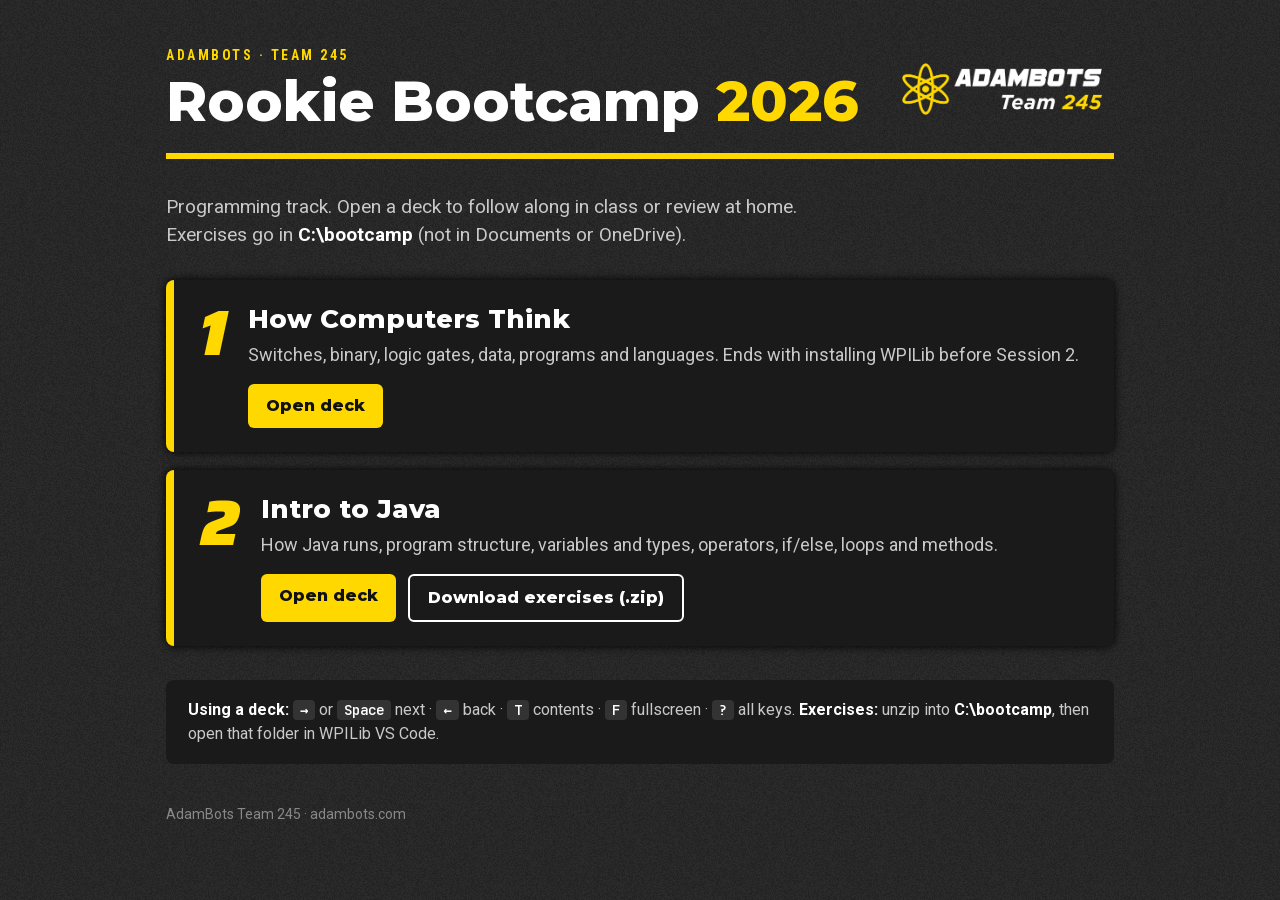
==== 2026/index.html @ c41c53a2 "Add 2026 Rookie Bootcamp: Session 1 and 2 decks, exercises zip, landing pages" ====
<!doctype html>
<html lang="en"><head><meta charset="utf-8"><meta name="viewport" content="width=device-width, initial-scale=1">
<title>Rookie Bootcamp 2026</title>
<link rel="stylesheet" href="../brand/fonts/fonts.css">
<style>
:root{--gold:#FFD800;--charcoal:#252525;--night:#1A1A1A;--ink:#111;--fog:#C9C9C9}
*{box-sizing:border-box}
body{margin:0;min-height:100vh;background:var(--charcoal) url('../brand/assets/texture_noise.png');color:#fff;font:400 18px/1.5 'Roboto','Helvetica Neue',Arial,sans-serif;-webkit-font-smoothing:antialiased}
.wrap{max-width:980px;margin:0 auto;padding:48px 16px 64px}
header{display:flex;align-items:center;justify-content:space-between;gap:20px;flex-wrap:wrap;border-bottom:6px solid var(--gold);padding-bottom:22px;margin-bottom:34px}
header img{height:64px}
.eyebrow{font:700 14px/1 'Roboto Condensed','Roboto',sans-serif;letter-spacing:.18em;text-transform:uppercase;color:var(--gold)}
h1{font:800 clamp(34px,6vw,56px)/1.05 'Montserrat',sans-serif;margin:10px 0 0}
h1 span{color:var(--gold)}
p.lead{color:var(--fog);font-size:19px;margin:12px 0 0;max-width:680px}
.cards{display:grid;gap:18px;margin-top:30px}
.card{background:var(--night);border-radius:8px;box-shadow:0 0 10px #000;padding:24px 26px;display:grid;grid-template-columns:auto 1fr;gap:6px 22px;align-items:start;border-left:8px solid var(--gold)}
.num{grid-row:span 3;font:italic 900 64px/.9 'Saira','Montserrat',sans-serif;color:var(--gold)}
.card h2{margin:0;font:800 26px/1.2 'Montserrat',sans-serif}
.card p{margin:0;color:var(--fog)}
.btns{display:flex;flex-wrap:wrap;gap:12px;margin-top:10px}
a.btn{display:inline-block;text-decoration:none;font:800 16px/1 'Montserrat',sans-serif;padding:14px 18px;border-radius:6px;background:var(--gold);color:var(--ink)}
a.btn.ghost{background:transparent;color:#fff;border:2px solid #fff}
a.btn:hover{filter:brightness(1.08)}
.tip{margin-top:34px;background:var(--night);border-radius:8px;padding:18px 22px;color:var(--fog);font-size:16px}
.tip b{color:#fff} kbd{background:#333;border-radius:4px;padding:1px 7px;font:600 14px/1.4 'JetBrains Mono',monospace;color:#fff}
footer{margin-top:40px;color:#888;font-size:14px}
@media (max-width:560px){.card{grid-template-columns:1fr}.num{grid-row:auto}}
</style></head><body><div class="wrap">
<header><div><div class="eyebrow">AdamBots · Team 245</div><h1>Rookie Bootcamp <span>2026</span></h1></div><img src="../brand/assets/logo_darkBG_medium.png" alt="AdamBots Team 245"></header>
<p class="lead">Programming track. Open a deck to follow along in class or review at home. Exercises go in <b style="color:#fff">C:\bootcamp</b> (not in Documents or OneDrive).</p>
<div class="cards">
  <div class="card"><div class="num">1</div><h2>How Computers Think</h2><p>Switches, binary, logic gates, data, programs and languages. Ends with installing WPILib before Session 2.</p><div class="btns"><a class="btn" href="01-how-computers-think/">Open deck</a></div></div>
  <div class="card"><div class="num">2</div><h2>Intro to Java</h2><p>How Java runs, program structure, variables and types, operators, if/else, loops and methods.</p><div class="btns"><a class="btn" href="02-intro-to-java/">Open deck</a><a class="btn ghost" href="02-intro-to-java/session2-exercises.zip" download>Download exercises (.zip)</a></div></div>
</div>
<div class="tip"><b>Using a deck:</b> <kbd>→</kbd> or <kbd>Space</kbd> next · <kbd>←</kbd> back · <kbd>T</kbd> contents · <kbd>F</kbd> fullscreen · <kbd>?</kbd> all keys. <b>Exercises:</b> unzip into <b>C:\bootcamp</b>, then open that folder in WPILib VS Code.</div>
<footer>AdamBots Team 245 · adambots.com</footer>
</div></body></html>
---- brand/fonts/fonts.css ----
/* AdamBots deck fonts, served locally (SIL Open Font License). Generated from Google Fonts. */
/* JetBrains Mono latin-ext */
@font-face {
  font-family: 'JetBrains Mono';
  font-style: normal;
  font-weight: 400;
  font-display: swap;
  src: url(tDbv2o-flEEny0FZhsfKu5WU4zr3E_BX0PnT8RD8yKwBNntkaToggR7BYRbKPx7cwgknk-6nFg.woff2) format('woff2');
  unicode-range: U+0100-02BA, U+02BD-02C5, U+02C7-02CC, U+02CE-02D7, U+02DD-02FF, U+0304, U+0308, U+0329, U+1D00-1DBF, U+1E00-1E9F, U+1EF2-1EFF, U+2020, U+20A0-20AB, U+20AD-20C4, U+2113, U+2C60-2C7F, U+A720-A7FF;
}
/* JetBrains Mono latin */
@font-face {
  font-family: 'JetBrains Mono';
  font-style: normal;
  font-weight: 400;
  font-display: swap;
  src: url(tDbv2o-flEEny0FZhsfKu5WU4zr3E_BX0PnT8RD8yKwBNntkaToggR7BYRbKPxDcwgknk-4.woff2) format('woff2');
  unicode-range: U+0000-00FF, U+0131, U+0152-0153, U+02BB-02BC, U+02C6, U+02DA, U+02DC, U+0304, U+0308, U+0329, U+2000-206F, U+20AC, U+2122, U+2191, U+2193, U+2212, U+2215, U+FEFF, U+FFFD;
}
/* JetBrains Mono latin-ext */
@font-face {
  font-family: 'JetBrains Mono';
  font-style: normal;
  font-weight: 500;
  font-display: swap;
  src: url(tDbv2o-flEEny0FZhsfKu5WU4zr3E_BX0PnT8RD8yKwBNntkaToggR7BYRbKPx7cwgknk-6nFg.woff2) format('woff2');
  unicode-range: U+0100-02BA, U+02BD-02C5, U+02C7-02CC, U+02CE-02D7, U+02DD-02FF, U+0304, U+0308, U+0329, U+1D00-1DBF, U+1E00-1E9F, U+1EF2-1EFF, U+2020, U+20A0-20AB, U+20AD-20C4, U+2113, U+2C60-2C7F, U+A720-A7FF;
}
/* JetBrains Mono latin */
@font-face {
  font-family: 'JetBrains Mono';
  font-style: normal;
  font-weight: 500;
  font-display: swap;
  src: url(tDbv2o-flEEny0FZhsfKu5WU4zr3E_BX0PnT8RD8yKwBNntkaToggR7BYRbKPxDcwgknk-4.woff2) format('woff2');
  unicode-range: U+0000-00FF, U+0131, U+0152-0153, U+02BB-02BC, U+02C6, U+02DA, U+02DC, U+0304, U+0308, U+0329, U+2000-206F, U+20AC, U+2122, U+2191, U+2193, U+2212, U+2215, U+FEFF, U+FFFD;
}
/* JetBrains Mono latin-ext */
@font-face {
  font-family: 'JetBrains Mono';
  font-style: normal;
  font-weight: 600;
  font-display: swap;
  src: url(tDbv2o-flEEny0FZhsfKu5WU4zr3E_BX0PnT8RD8yKwBNntkaToggR7BYRbKPx7cwgknk-6nFg.woff2) format('woff2');
  unicode-range: U+0100-02BA, U+02BD-02C5, U+02C7-02CC, U+02CE-02D7, U+02DD-02FF, U+0304, U+0308, U+0329, U+1D00-1DBF, U+1E00-1E9F, U+1EF2-1EFF, U+2020, U+20A0-20AB, U+20AD-20C4, U+2113, U+2C60-2C7F, U+A720-A7FF;
}
/* JetBrains Mono latin */
@font-face {
  font-family: 'JetBrains Mono';
  font-style: normal;
  font-weight: 600;
  font-display: swap;
  src: url(tDbv2o-flEEny0FZhsfKu5WU4zr3E_BX0PnT8RD8yKwBNntkaToggR7BYRbKPxDcwgknk-4.woff2) format('woff2');
  unicode-range: U+0000-00FF, U+0131, U+0152-0153, U+02BB-02BC, U+02C6, U+02DA, U+02DC, U+0304, U+0308, U+0329, U+2000-206F, U+20AC, U+2122, U+2191, U+2193, U+2212, U+2215, U+FEFF, U+FFFD;
}
/* JetBrains Mono latin-ext */
@font-face {
  font-family: 'JetBrains Mono';
  font-style: normal;
  font-weight: 700;
  font-display: swap;
  src: url(tDbv2o-flEEny0FZhsfKu5WU4zr3E_BX0PnT8RD8yKwBNntkaToggR7BYRbKPx7cwgknk-6nFg.woff2) format('woff2');
  unicode-range: U+0100-02BA, U+02BD-02C5, U+02C7-02CC, U+02CE-02D7, U+02DD-02FF, U+0304, U+0308, U+0329, U+1D00-1DBF, U+1E00-1E9F, U+1EF2-1EFF, U+2020, U+20A0-20AB, U+20AD-20C4, U+2113, U+2C60-2C7F, U+A720-A7FF;
}
/* JetBrains Mono latin */
@font-face {
  font-family: 'JetBrains Mono';
  font-style: normal;
  font-weight: 700;
  font-display: swap;
  src: url(tDbv2o-flEEny0FZhsfKu5WU4zr3E_BX0PnT8RD8yKwBNntkaToggR7BYRbKPxDcwgknk-4.woff2) format('woff2');
  unicode-range: U+0000-00FF, U+0131, U+0152-0153, U+02BB-02BC, U+02C6, U+02DA, U+02DC, U+0304, U+0308, U+0329, U+2000-206F, U+20AC, U+2122, U+2191, U+2193, U+2212, U+2215, U+FEFF, U+FFFD;
}
/* Montserrat latin-ext */
@font-face {
  font-family: 'Montserrat';
  font-style: italic;
  font-weight: 700;
  font-display: swap;
  src: url(JTUQjIg1_i6t8kCHKm459WxRxy7m0dR9pBOi.woff2) format('woff2');
  unicode-range: U+0100-02BA, U+02BD-02C5, U+02C7-02CC, U+02CE-02D7, U+02DD-02FF, U+0304, U+0308, U+0329, U+1D00-1DBF, U+1E00-1E9F, U+1EF2-1EFF, U+2020, U+20A0-20AB, U+20AD-20C4, U+2113, U+2C60-2C7F, U+A720-A7FF;
}
/* Montserrat latin */
@font-face {
  font-family: 'Montserrat';
  font-style: italic;
  font-weight: 700;
  font-display: swap;
  src: url(JTUQjIg1_i6t8kCHKm459WxRyS7m0dR9pA.woff2) format('woff2');
  unicode-range: U+0000-00FF, U+0131, U+0152-0153, U+02BB-02BC, U+02C6, U+02DA, U+02DC, U+0304, U+0308, U+0329, U+2000-206F, U+20AC, U+2122, U+2191, U+2193, U+2212, U+2215, U+FEFF, U+FFFD;
}
/* Montserrat latin-ext */
@font-face {
  font-family: 'Montserrat';
  font-style: italic;
  font-weight: 800;
  font-display: swap;
  src: url(JTUQjIg1_i6t8kCHKm459WxRxy7m0dR9pBOi.woff2) format('woff2');
  unicode-range: U+0100-02BA, U+02BD-02C5, U+02C7-02CC, U+02CE-02D7, U+02DD-02FF, U+0304, U+0308, U+0329, U+1D00-1DBF, U+1E00-1E9F, U+1EF2-1EFF, U+2020, U+20A0-20AB, U+20AD-20C4, U+2113, U+2C60-2C7F, U+A720-A7FF;
}
/* Montserrat latin */
@font-face {
  font-family: 'Montserrat';
  font-style: italic;
  font-weight: 800;
  font-display: swap;
  src: url(JTUQjIg1_i6t8kCHKm459WxRyS7m0dR9pA.woff2) format('woff2');
  unicode-range: U+0000-00FF, U+0131, U+0152-0153, U+02BB-02BC, U+02C6, U+02DA, U+02DC, U+0304, U+0308, U+0329, U+2000-206F, U+20AC, U+2122, U+2191, U+2193, U+2212, U+2215, U+FEFF, U+FFFD;
}
/* Montserrat latin-ext */
@font-face {
  font-family: 'Montserrat';
  font-style: normal;
  font-weight: 500;
  font-display: swap;
  src: url(JTUSjIg1_i6t8kCHKm459WdhyyTh89ZNpQ.woff2) format('woff2');
  unicode-range: U+0100-02BA, U+02BD-02C5, U+02C7-02CC, U+02CE-02D7, U+02DD-02FF, U+0304, U+0308, U+0329, U+1D00-1DBF, U+1E00-1E9F, U+1EF2-1EFF, U+2020, U+20A0-20AB, U+20AD-20C4, U+2113, U+2C60-2C7F, U+A720-A7FF;
}
/* Montserrat latin */
@font-face {
  font-family: 'Montserrat';
  font-style: normal;
  font-weight: 500;
  font-display: swap;
  src: url(JTUSjIg1_i6t8kCHKm459WlhyyTh89Y.woff2) format('woff2');
  unicode-range: U+0000-00FF, U+0131, U+0152-0153, U+02BB-02BC, U+02C6, U+02DA, U+02DC, U+0304, U+0308, U+0329, U+2000-206F, U+20AC, U+2122, U+2191, U+2193, U+2212, U+2215, U+FEFF, U+FFFD;
}
/* Montserrat latin-ext */
@font-face {
  font-family: 'Montserrat';
  font-style: normal;
  font-weight: 600;
  font-display: swap;
  src: url(JTUSjIg1_i6t8kCHKm459WdhyyTh89ZNpQ.woff2) format('woff2');
  unicode-range: U+0100-02BA, U+02BD-02C5, U+02C7-02CC, U+02CE-02D7, U+02DD-02FF, U+0304, U+0308, U+0329, U+1D00-1DBF, U+1E00-1E9F, U+1EF2-1EFF, U+2020, U+20A0-20AB, U+20AD-20C4, U+2113, U+2C60-2C7F, U+A720-A7FF;
}
/* Montserrat latin */
@font-face {
  font-family: 'Montserrat';
  font-style: normal;
  font-weight: 600;
  font-display: swap;
  src: url(JTUSjIg1_i6t8kCHKm459WlhyyTh89Y.woff2) format('woff2');
  unicode-range: U+0000-00FF, U+0131, U+0152-0153, U+02BB-02BC, U+02C6, U+02DA, U+02DC, U+0304, U+0308, U+0329, U+2000-206F, U+20AC, U+2122, U+2191, U+2193, U+2212, U+2215, U+FEFF, U+FFFD;
}
/* Montserrat latin-ext */
@font-face {
  font-family: 'Montserrat';
  font-style: normal;
  font-weight: 700;
  font-display: swap;
  src: url(JTUSjIg1_i6t8kCHKm459WdhyyTh89ZNpQ.woff2) format('woff2');
  unicode-range: U+0100-02BA, U+02BD-02C5, U+02C7-02CC, U+02CE-02D7, U+02DD-02FF, U+0304, U+0308, U+0329, U+1D00-1DBF, U+1E00-1E9F, U+1EF2-1EFF, U+2020, U+20A0-20AB, U+20AD-20C4, U+2113, U+2C60-2C7F, U+A720-A7FF;
}
/* Montserrat latin */
@font-face {
  font-family: 'Montserrat';
  font-style: normal;
  font-weight: 700;
  font-display: swap;
  src: url(JTUSjIg1_i6t8kCHKm459WlhyyTh89Y.woff2) format('woff2');
  unicode-range: U+0000-00FF, U+0131, U+0152-0153, U+02BB-02BC, U+02C6, U+02DA, U+02DC, U+0304, U+0308, U+0329, U+2000-206F, U+20AC, U+2122, U+2191, U+2193, U+2212, U+2215, U+FEFF, U+FFFD;
}
/* Montserrat latin-ext */
@font-face {
  font-family: 'Montserrat';
  font-style: normal;
  font-weight: 800;
  font-display: swap;
  src: url(JTUSjIg1_i6t8kCHKm459WdhyyTh89ZNpQ.woff2) format('woff2');
  unicode-range: U+0100-02BA, U+02BD-02C5, U+02C7-02CC, U+02CE-02D7, U+02DD-02FF, U+0304, U+0308, U+0329, U+1D00-1DBF, U+1E00-1E9F, U+1EF2-1EFF, U+2020, U+20A0-20AB, U+20AD-20C4, U+2113, U+2C60-2C7F, U+A720-A7FF;
}
/* Montserrat latin */
@font-face {
  font-family: 'Montserrat';
  font-style: normal;
  font-weight: 800;
  font-display: swap;
  src: url(JTUSjIg1_i6t8kCHKm459WlhyyTh89Y.woff2) format('woff2');
  unicode-range: U+0000-00FF, U+0131, U+0152-0153, U+02BB-02BC, U+02C6, U+02DA, U+02DC, U+0304, U+0308, U+0329, U+2000-206F, U+20AC, U+2122, U+2191, U+2193, U+2212, U+2215, U+FEFF, U+FFFD;
}
/* Roboto latin-ext */
@font-face {
  font-family: 'Roboto';
  font-style: italic;
  font-weight: 400;
  font-stretch: 100%;
  font-display: swap;
  src: url(KFOKCnqEu92Fr1Mu53ZEC9_Vu3r1gIhOszmOClHrs6ljXfMMLoHQuAb-k3Yi128m0kN2.woff2) format('woff2');
  unicode-range: U+0100-02BA, U+02BD-02C5, U+02C7-02CC, U+02CE-02D7, U+02DD-02FF, U+0304, U+0308, U+0329, U+1D00-1DBF, U+1E00-1E9F, U+1EF2-1EFF, U+2020, U+20A0-20AB, U+20AD-20C4, U+2113, U+2C60-2C7F, U+A720-A7FF;
}
/* Roboto latin */
@font-face {
  font-family: 'Roboto';
  font-style: italic;
  font-weight: 400;
  font-stretch: 100%;
  font-display: swap;
  src: url(KFOKCnqEu92Fr1Mu53ZEC9_Vu3r1gIhOszmOClHrs6ljXfMMLoHQuAj-k3Yi128m0g.woff2) format('woff2');
  unicode-range: U+0000-00FF, U+0131, U+0152-0153, U+02BB-02BC, U+02C6, U+02DA, U+02DC, U+0304, U+0308, U+0329, U+2000-206F, U+20AC, U+2122, U+2191, U+2193, U+2212, U+2215, U+FEFF, U+FFFD;
}
/* Roboto latin-ext */
@font-face {
  font-family: 'Roboto';
  font-style: normal;
  font-weight: 300;
  font-stretch: 100%;
  font-display: swap;
  src: url(KFO7CnqEu92Fr1ME7kSn66aGLdTylUAMa3KUBHMdazTgWw.woff2) format('woff2');
  unicode-range: U+0100-02BA, U+02BD-02C5, U+02C7-02CC, U+02CE-02D7, U+02DD-02FF, U+0304, U+0308, U+0329, U+1D00-1DBF, U+1E00-1E9F, U+1EF2-1EFF, U+2020, U+20A0-20AB, U+20AD-20C4, U+2113, U+2C60-2C7F, U+A720-A7FF;
}
/* Roboto latin */
@font-face {
  font-family: 'Roboto';
  font-style: normal;
  font-weight: 300;
  font-stretch: 100%;
  font-display: swap;
  src: url(KFO7CnqEu92Fr1ME7kSn66aGLdTylUAMa3yUBHMdazQ.woff2) format('woff2');
  unicode-range: U+0000-00FF, U+0131, U+0152-0153, U+02BB-02BC, U+02C6, U+02DA, U+02DC, U+0304, U+0308, U+0329, U+2000-206F, U+20AC, U+2122, U+2191, U+2193, U+2212, U+2215, U+FEFF, U+FFFD;
}
/* Roboto latin-ext */
@font-face {
  font-family: 'Roboto';
  font-style: normal;
  font-weight: 400;
  font-stretch: 100%;
  font-display: swap;
  src: url(KFO7CnqEu92Fr1ME7kSn66aGLdTylUAMa3KUBHMdazTgWw.woff2) format('woff2');
  unicode-range: U+0100-02BA, U+02BD-02C5, U+02C7-02CC, U+02CE-02D7, U+02DD-02FF, U+0304, U+0308, U+0329, U+1D00-1DBF, U+1E00-1E9F, U+1EF2-1EFF, U+2020, U+20A0-20AB, U+20AD-20C4, U+2113, U+2C60-2C7F, U+A720-A7FF;
}
/* Roboto latin */
@font-face {
  font-family: 'Roboto';
  font-style: normal;
  font-weight: 400;
  font-stretch: 100%;
  font-display: swap;
  src: url(KFO7CnqEu92Fr1ME7kSn66aGLdTylUAMa3yUBHMdazQ.woff2) format('woff2');
  unicode-range: U+0000-00FF, U+0131, U+0152-0153, U+02BB-02BC, U+02C6, U+02DA, U+02DC, U+0304, U+0308, U+0329, U+2000-206F, U+20AC, U+2122, U+2191, U+2193, U+2212, U+2215, U+FEFF, U+FFFD;
}
/* Roboto latin-ext */
@font-face {
  font-family: 'Roboto';
  font-style: normal;
  font-weight: 500;
  font-stretch: 100%;
  font-display: swap;
  src: url(KFO7CnqEu92Fr1ME7kSn66aGLdTylUAMa3KUBHMdazTgWw.woff2) format('woff2');
  unicode-range: U+0100-02BA, U+02BD-02C5, U+02C7-02CC, U+02CE-02D7, U+02DD-02FF, U+0304, U+0308, U+0329, U+1D00-1DBF, U+1E00-1E9F, U+1EF2-1EFF, U+2020, U+20A0-20AB, U+20AD-20C4, U+2113, U+2C60-2C7F, U+A720-A7FF;
}
/* Roboto latin */
@font-face {
  font-family: 'Roboto';
  font-style: normal;
  font-weight: 500;
  font-stretch: 100%;
  font-display: swap;
  src: url(KFO7CnqEu92Fr1ME7kSn66aGLdTylUAMa3yUBHMdazQ.woff2) format('woff2');
  unicode-range: U+0000-00FF, U+0131, U+0152-0153, U+02BB-02BC, U+02C6, U+02DA, U+02DC, U+0304, U+0308, U+0329, U+2000-206F, U+20AC, U+2122, U+2191, U+2193, U+2212, U+2215, U+FEFF, U+FFFD;
}
/* Roboto latin-ext */
@font-face {
  font-family: 'Roboto';
  font-style: normal;
  font-weight: 700;
  font-stretch: 100%;
  font-display: swap;
  src: url(KFO7CnqEu92Fr1ME7kSn66aGLdTylUAMa3KUBHMdazTgWw.woff2) format('woff2');
  unicode-range: U+0100-02BA, U+02BD-02C5, U+02C7-02CC, U+02CE-02D7, U+02DD-02FF, U+0304, U+0308, U+0329, U+1D00-1DBF, U+1E00-1E9F, U+1EF2-1EFF, U+2020, U+20A0-20AB, U+20AD-20C4, U+2113, U+2C60-2C7F, U+A720-A7FF;
}
/* Roboto latin */
@font-face {
  font-family: 'Roboto';
  font-style: normal;
  font-weight: 700;
  font-stretch: 100%;
  font-display: swap;
  src: url(KFO7CnqEu92Fr1ME7kSn66aGLdTylUAMa3yUBHMdazQ.woff2) format('woff2');
  unicode-range: U+0000-00FF, U+0131, U+0152-0153, U+02BB-02BC, U+02C6, U+02DA, U+02DC, U+0304, U+0308, U+0329, U+2000-206F, U+20AC, U+2122, U+2191, U+2193, U+2212, U+2215, U+FEFF, U+FFFD;
}
/* Roboto Condensed latin-ext */
@font-face {
  font-family: 'Roboto Condensed';
  font-style: normal;
  font-weight: 400;
  font-display: swap;
  src: url(ieVl2ZhZI2eCN5jzbjEETS9weq8-19y7DQk6YvNkeg.woff2) format('woff2');
  unicode-range: U+0100-02BA, U+02BD-02C5, U+02C7-02CC, U+02CE-02D7, U+02DD-02FF, U+0304, U+0308, U+0329, U+1D00-1DBF, U+1E00-1E9F, U+1EF2-1EFF, U+2020, U+20A0-20AB, U+20AD-20C4, U+2113, U+2C60-2C7F, U+A720-A7FF;
}
/* Roboto Condensed latin */
@font-face {
  font-family: 'Roboto Condensed';
  font-style: normal;
  font-weight: 400;
  font-display: swap;
  src: url(ieVl2ZhZI2eCN5jzbjEETS9weq8-19K7DQk6YvM.woff2) format('woff2');
  unicode-range: U+0000-00FF, U+0131, U+0152-0153, U+02BB-02BC, U+02C6, U+02DA, U+02DC, U+0304, U+0308, U+0329, U+2000-206F, U+20AC, U+2122, U+2191, U+2193, U+2212, U+2215, U+FEFF, U+FFFD;
}
/* Roboto Condensed latin-ext */
@font-face {
  font-family: 'Roboto Condensed';
  font-style: normal;
  font-weight: 700;
  font-display: swap;
  src: url(ieVl2ZhZI2eCN5jzbjEETS9weq8-19y7DQk6YvNkeg.woff2) format('woff2');
  unicode-range: U+0100-02BA, U+02BD-02C5, U+02C7-02CC, U+02CE-02D7, U+02DD-02FF, U+0304, U+0308, U+0329, U+1D00-1DBF, U+1E00-1E9F, U+1EF2-1EFF, U+2020, U+20A0-20AB, U+20AD-20C4, U+2113, U+2C60-2C7F, U+A720-A7FF;
}
/* Roboto Condensed latin */
@font-face {
  font-family: 'Roboto Condensed';
  font-style: normal;
  font-weight: 700;
  font-display: swap;
  src: url(ieVl2ZhZI2eCN5jzbjEETS9weq8-19K7DQk6YvM.woff2) format('woff2');
  unicode-range: U+0000-00FF, U+0131, U+0152-0153, U+02BB-02BC, U+02C6, U+02DA, U+02DC, U+0304, U+0308, U+0329, U+2000-206F, U+20AC, U+2122, U+2191, U+2193, U+2212, U+2215, U+FEFF, U+FFFD;
}
/* Saira latin-ext */
@font-face {
  font-family: 'Saira';
  font-style: italic;
  font-weight: 800;
  font-stretch: 100%;
  font-display: swap;
  src: url(memhYa2wxmKQyNkiV50dulWP7s95AqZTzbvefS2svGaA15M.woff2) format('woff2');
  unicode-range: U+0100-02BA, U+02BD-02C5, U+02C7-02CC, U+02CE-02D7, U+02DD-02FF, U+0304, U+0308, U+0329, U+1D00-1DBF, U+1E00-1E9F, U+1EF2-1EFF, U+2020, U+20A0-20AB, U+20AD-20C4, U+2113, U+2C60-2C7F, U+A720-A7FF;
}
/* Saira latin */
@font-face {
  font-family: 'Saira';
  font-style: italic;
  font-weight: 800;
  font-stretch: 100%;
  font-display: swap;
  src: url(memhYa2wxmKQyNkiV50dulWP7s95AqZTzbvQfS2svGaA.woff2) format('woff2');
  unicode-range: U+0000-00FF, U+0131, U+0152-0153, U+02BB-02BC, U+02C6, U+02DA, U+02DC, U+0304, U+0308, U+0329, U+2000-206F, U+20AC, U+2122, U+2191, U+2193, U+2212, U+2215, U+FEFF, U+FFFD;
}
/* Saira latin-ext */
@font-face {
  font-family: 'Saira';
  font-style: italic;
  font-weight: 900;
  font-stretch: 100%;
  font-display: swap;
  src: url(memhYa2wxmKQyNkiV50dulWP7s95AqZTzbvefS2svGaA15M.woff2) format('woff2');
  unicode-range: U+0100-02BA, U+02BD-02C5, U+02C7-02CC, U+02CE-02D7, U+02DD-02FF, U+0304, U+0308, U+0329, U+1D00-1DBF, U+1E00-1E9F, U+1EF2-1EFF, U+2020, U+20A0-20AB, U+20AD-20C4, U+2113, U+2C60-2C7F, U+A720-A7FF;
}
/* Saira latin */
@font-face {
  font-family: 'Saira';
  font-style: italic;
  font-weight: 900;
  font-stretch: 100%;
  font-display: swap;
  src: url(memhYa2wxmKQyNkiV50dulWP7s95AqZTzbvQfS2svGaA.woff2) format('woff2');
  unicode-range: U+0000-00FF, U+0131, U+0152-0153, U+02BB-02BC, U+02C6, U+02DA, U+02DC, U+0304, U+0308, U+0329, U+2000-206F, U+20AC, U+2122, U+2191, U+2193, U+2212, U+2215, U+FEFF, U+FFFD;
}
/* Saira latin-ext */
@font-face {
  font-family: 'Saira';
  font-style: normal;
  font-weight: 600;
  font-stretch: 100%;
  font-display: swap;
  src: url(memjYa2wxmKQyPMrZX79wwYZQMhsyuSLhovSdyqOvlaB.woff2) format('woff2');
  unicode-range: U+0100-02BA, U+02BD-02C5, U+02C7-02CC, U+02CE-02D7, U+02DD-02FF, U+0304, U+0308, U+0329, U+1D00-1DBF, U+1E00-1E9F, U+1EF2-1EFF, U+2020, U+20A0-20AB, U+20AD-20C4, U+2113, U+2C60-2C7F, U+A720-A7FF;
}
/* Saira latin */
@font-face {
  font-family: 'Saira';
  font-style: normal;
  font-weight: 600;
  font-stretch: 100%;
  font-display: swap;
  src: url(memjYa2wxmKQyPMrZX79wwYZQMhsyuSLiIvSdyqOvg.woff2) format('woff2');
  unicode-range: U+0000-00FF, U+0131, U+0152-0153, U+02BB-02BC, U+02C6, U+02DA, U+02DC, U+0304, U+0308, U+0329, U+2000-206F, U+20AC, U+2122, U+2191, U+2193, U+2212, U+2215, U+FEFF, U+FFFD;
}
/* Saira latin-ext */
@font-face {
  font-family: 'Saira';
  font-style: normal;
  font-weight: 800;
  font-stretch: 100%;
  font-display: swap;
  src: url(memjYa2wxmKQyPMrZX79wwYZQMhsyuSLhovSdyqOvlaB.woff2) format('woff2');
  unicode-range: U+0100-02BA, U+02BD-02C5, U+02C7-02CC, U+02CE-02D7, U+02DD-02FF, U+0304, U+0308, U+0329, U+1D00-1DBF, U+1E00-1E9F, U+1EF2-1EFF, U+2020, U+20A0-20AB, U+20AD-20C4, U+2113, U+2C60-2C7F, U+A720-A7FF;
}
/* Saira latin */
@font-face {
  font-family: 'Saira';
  font-style: normal;
  font-weight: 800;
  font-stretch: 100%;
  font-display: swap;
  src: url(memjYa2wxmKQyPMrZX79wwYZQMhsyuSLiIvSdyqOvg.woff2) format('woff2');
  unicode-range: U+0000-00FF, U+0131, U+0152-0153, U+02BB-02BC, U+02C6, U+02DA, U+02DC, U+0304, U+0308, U+0329, U+2000-206F, U+20AC, U+2122, U+2191, U+2193, U+2212, U+2215, U+FEFF, U+FFFD;
}
/* Saira latin-ext */
@font-face {
  font-family: 'Saira';
  font-style: normal;
  font-weight: 900;
  font-stretch: 100%;
  font-display: swap;
  src: url(memjYa2wxmKQyPMrZX79wwYZQMhsyuSLhovSdyqOvlaB.woff2) format('woff2');
  unicode-range: U+0100-02BA, U+02BD-02C5, U+02C7-02CC, U+02CE-02D7, U+02DD-02FF, U+0304, U+0308, U+0329, U+1D00-1DBF, U+1E00-1E9F, U+1EF2-1EFF, U+2020, U+20A0-20AB, U+20AD-20C4, U+2113, U+2C60-2C7F, U+A720-A7FF;
}
/* Saira latin */
@font-face {
  font-family: 'Saira';
  font-style: normal;
  font-weight: 900;
  font-stretch: 100%;
  font-display: swap;
  src: url(memjYa2wxmKQyPMrZX79wwYZQMhsyuSLiIvSdyqOvg.woff2) format('woff2');
  unicode-range: U+0000-00FF, U+0131, U+0152-0153, U+02BB-02BC, U+02C6, U+02DA, U+02DC, U+0304, U+0308, U+0329, U+2000-206F, U+20AC, U+2122, U+2191, U+2193, U+2212, U+2215, U+FEFF, U+FFFD;
}
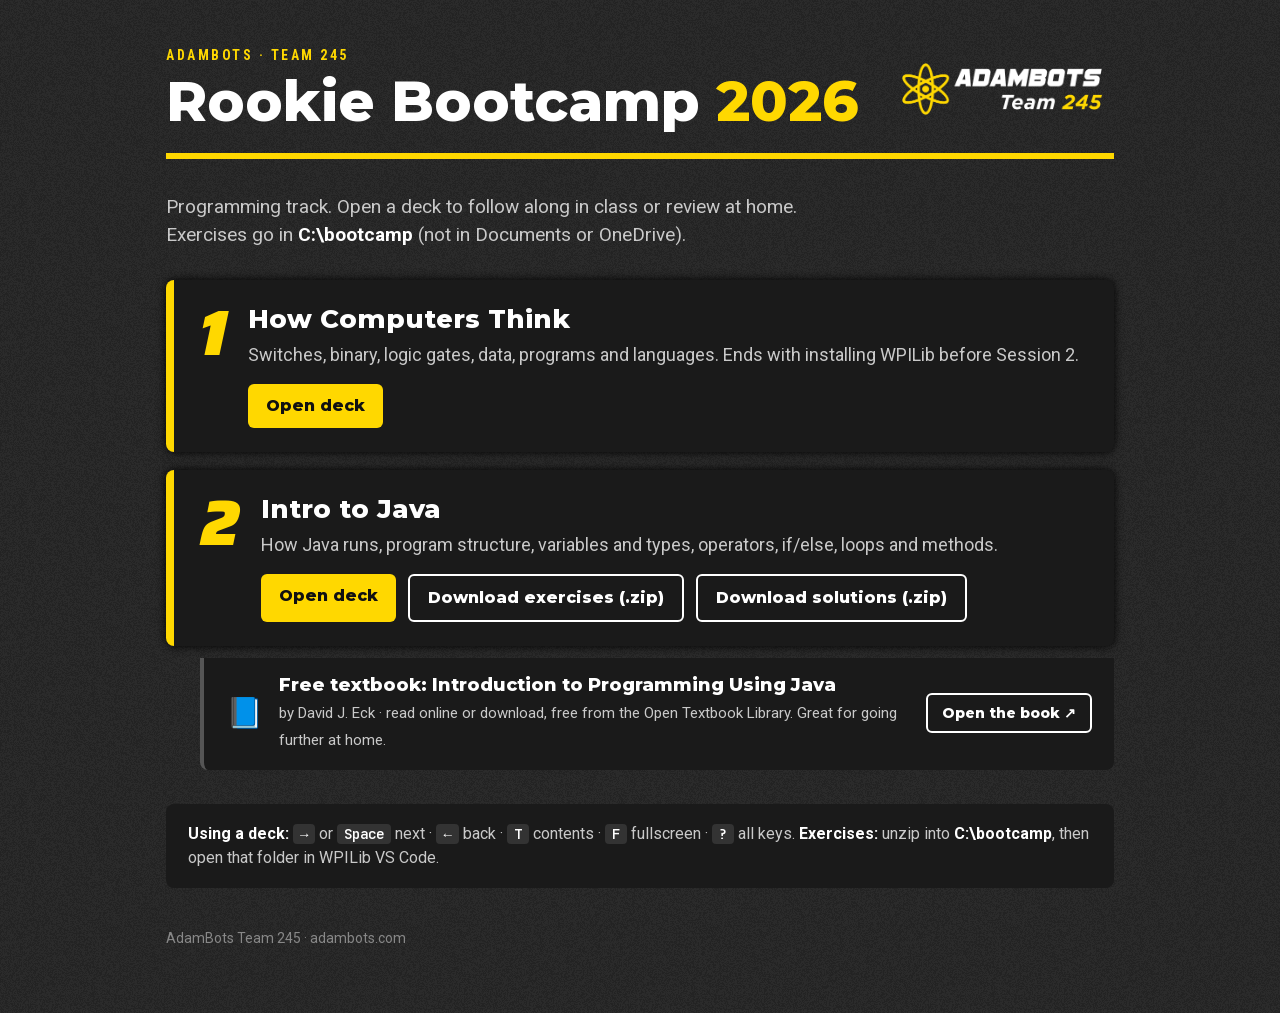
==== commit 05d011cc: "Added Session 2 Solutions" ====
--- a/2026/index.html
+++ b/2026/index.html
@@ -22,6 +22,13 @@
 a.btn{display:inline-block;text-decoration:none;font:800 16px/1 'Montserrat',sans-serif;padding:14px 18px;border-radius:6px;background:var(--gold);color:var(--ink)}
 a.btn.ghost{background:transparent;color:#fff;border:2px solid #fff}
 a.btn:hover{filter:brightness(1.08)}
+.book{margin:-6px 0 0 34px;background:var(--night);border-radius:0 0 8px 8px;padding:16px 22px 18px;display:flex;gap:16px;align-items:center;flex-wrap:wrap;border-left:4px solid #555}
+.book .ic{font-size:30px;line-height:1}
+.book div{flex:1;min-width:220px}
+.book b{display:block;font:800 18px/1.3 'Montserrat',sans-serif}
+.book span{color:var(--fog);font-size:15px}
+.book a.btn{padding:11px 14px;font-size:14px}
+@media (max-width:560px){.book{margin-left:0}}
 .tip{margin-top:34px;background:var(--night);border-radius:8px;padding:18px 22px;color:var(--fog);font-size:16px}
 .tip b{color:#fff} kbd{background:#333;border-radius:4px;padding:1px 7px;font:600 14px/1.4 'JetBrains Mono',monospace;color:#fff}
 footer{margin-top:40px;color:#888;font-size:14px}
@@ -31,7 +38,8 @@
 <p class="lead">Programming track. Open a deck to follow along in class or review at home. Exercises go in <b style="color:#fff">C:\bootcamp</b> (not in Documents or OneDrive).</p>
 <div class="cards">
   <div class="card"><div class="num">1</div><h2>How Computers Think</h2><p>Switches, binary, logic gates, data, programs and languages. Ends with installing WPILib before Session 2.</p><div class="btns"><a class="btn" href="01-how-computers-think/">Open deck</a></div></div>
-  <div class="card"><div class="num">2</div><h2>Intro to Java</h2><p>How Java runs, program structure, variables and types, operators, if/else, loops and methods.</p><div class="btns"><a class="btn" href="02-intro-to-java/">Open deck</a><a class="btn ghost" href="02-intro-to-java/session2-exercises.zip" download>Download exercises (.zip)</a></div></div>
+  <div class="card"><div class="num">2</div><h2>Intro to Java</h2><p>How Java runs, program structure, variables and types, operators, if/else, loops and methods.</p><div class="btns"><a class="btn" href="02-intro-to-java/">Open deck</a><a class="btn ghost" href="02-intro-to-java/session2-exercises.zip" download>Download exercises (.zip)</a><a class="btn ghost" href="02-intro-to-java/session2-solutions.zip" download>Download solutions (.zip)</a></div></div>
+  <div class="book"><span class="ic">📘</span><div><b>Free textbook: Introduction to Programming Using Java</b><span>by David J. Eck · read online or download, free from the Open Textbook Library. Great for going further at home.</span></div><a class="btn ghost" href="https://open.umn.edu/opentextbooks/textbooks/introduction-to-programming-using-java-seventh-edition" target="_blank" rel="noopener">Open the book ↗</a></div>
 </div>
 <div class="tip"><b>Using a deck:</b> <kbd>→</kbd> or <kbd>Space</kbd> next · <kbd>←</kbd> back · <kbd>T</kbd> contents · <kbd>F</kbd> fullscreen · <kbd>?</kbd> all keys. <b>Exercises:</b> unzip into <b>C:\bootcamp</b>, then open that folder in WPILib VS Code.</div>
 <footer>AdamBots Team 245 · adambots.com</footer>
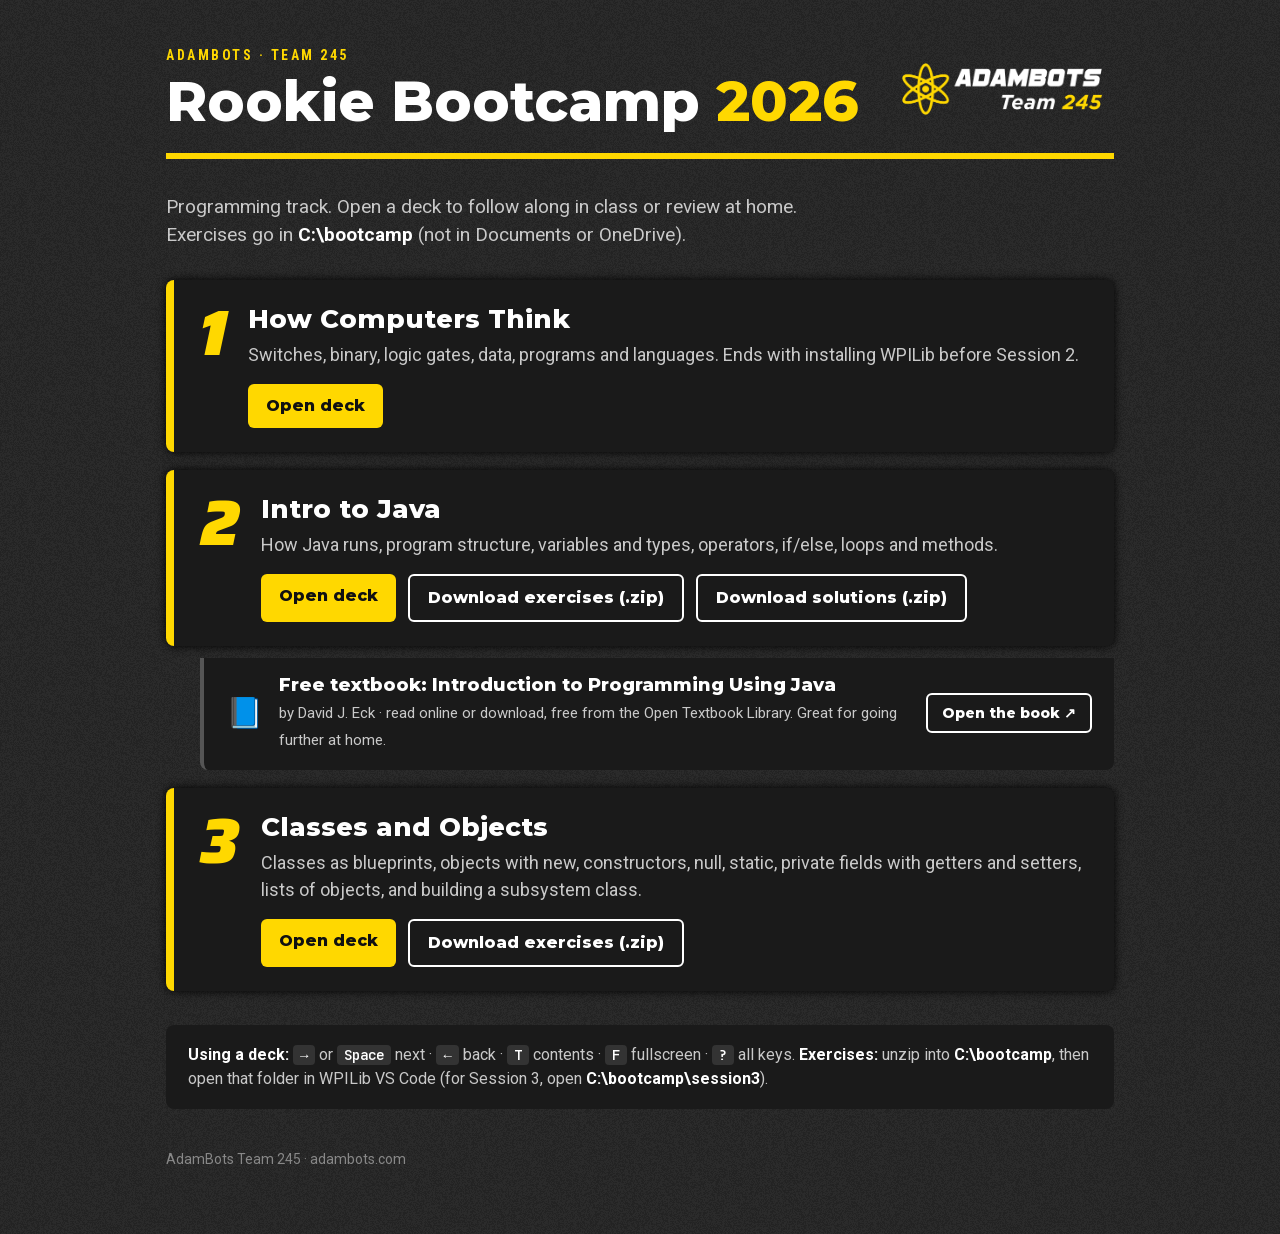
==== commit c4668888: "Added Session 3" ====
--- a/2026/index.html
+++ b/2026/index.html
@@ -40,7 +40,8 @@
   <div class="card"><div class="num">1</div><h2>How Computers Think</h2><p>Switches, binary, logic gates, data, programs and languages. Ends with installing WPILib before Session 2.</p><div class="btns"><a class="btn" href="01-how-computers-think/">Open deck</a></div></div>
   <div class="card"><div class="num">2</div><h2>Intro to Java</h2><p>How Java runs, program structure, variables and types, operators, if/else, loops and methods.</p><div class="btns"><a class="btn" href="02-intro-to-java/">Open deck</a><a class="btn ghost" href="02-intro-to-java/session2-exercises.zip" download>Download exercises (.zip)</a><a class="btn ghost" href="02-intro-to-java/session2-solutions.zip" download>Download solutions (.zip)</a></div></div>
   <div class="book"><span class="ic">📘</span><div><b>Free textbook: Introduction to Programming Using Java</b><span>by David J. Eck · read online or download, free from the Open Textbook Library. Great for going further at home.</span></div><a class="btn ghost" href="https://open.umn.edu/opentextbooks/textbooks/introduction-to-programming-using-java-seventh-edition" target="_blank" rel="noopener">Open the book ↗</a></div>
+  <div class="card"><div class="num">3</div><h2>Classes and Objects</h2><p>Classes as blueprints, objects with new, constructors, null, static, private fields with getters and setters, lists of objects, and building a subsystem class.</p><div class="btns"><a class="btn" href="03-classes-and-objects/">Open deck</a><a class="btn ghost" href="03-classes-and-objects/session3-exercises.zip" download>Download exercises (.zip)</a></div></div>
 </div>
-<div class="tip"><b>Using a deck:</b> <kbd>→</kbd> or <kbd>Space</kbd> next · <kbd>←</kbd> back · <kbd>T</kbd> contents · <kbd>F</kbd> fullscreen · <kbd>?</kbd> all keys. <b>Exercises:</b> unzip into <b>C:\bootcamp</b>, then open that folder in WPILib VS Code.</div>
+<div class="tip"><b>Using a deck:</b> <kbd>→</kbd> or <kbd>Space</kbd> next · <kbd>←</kbd> back · <kbd>T</kbd> contents · <kbd>F</kbd> fullscreen · <kbd>?</kbd> all keys. <b>Exercises:</b> unzip into <b>C:\bootcamp</b>, then open that folder in WPILib VS Code (for Session 3, open <b>C:\bootcamp\session3</b>).</div>
 <footer>AdamBots Team 245 · adambots.com</footer>
 </div></body></html>
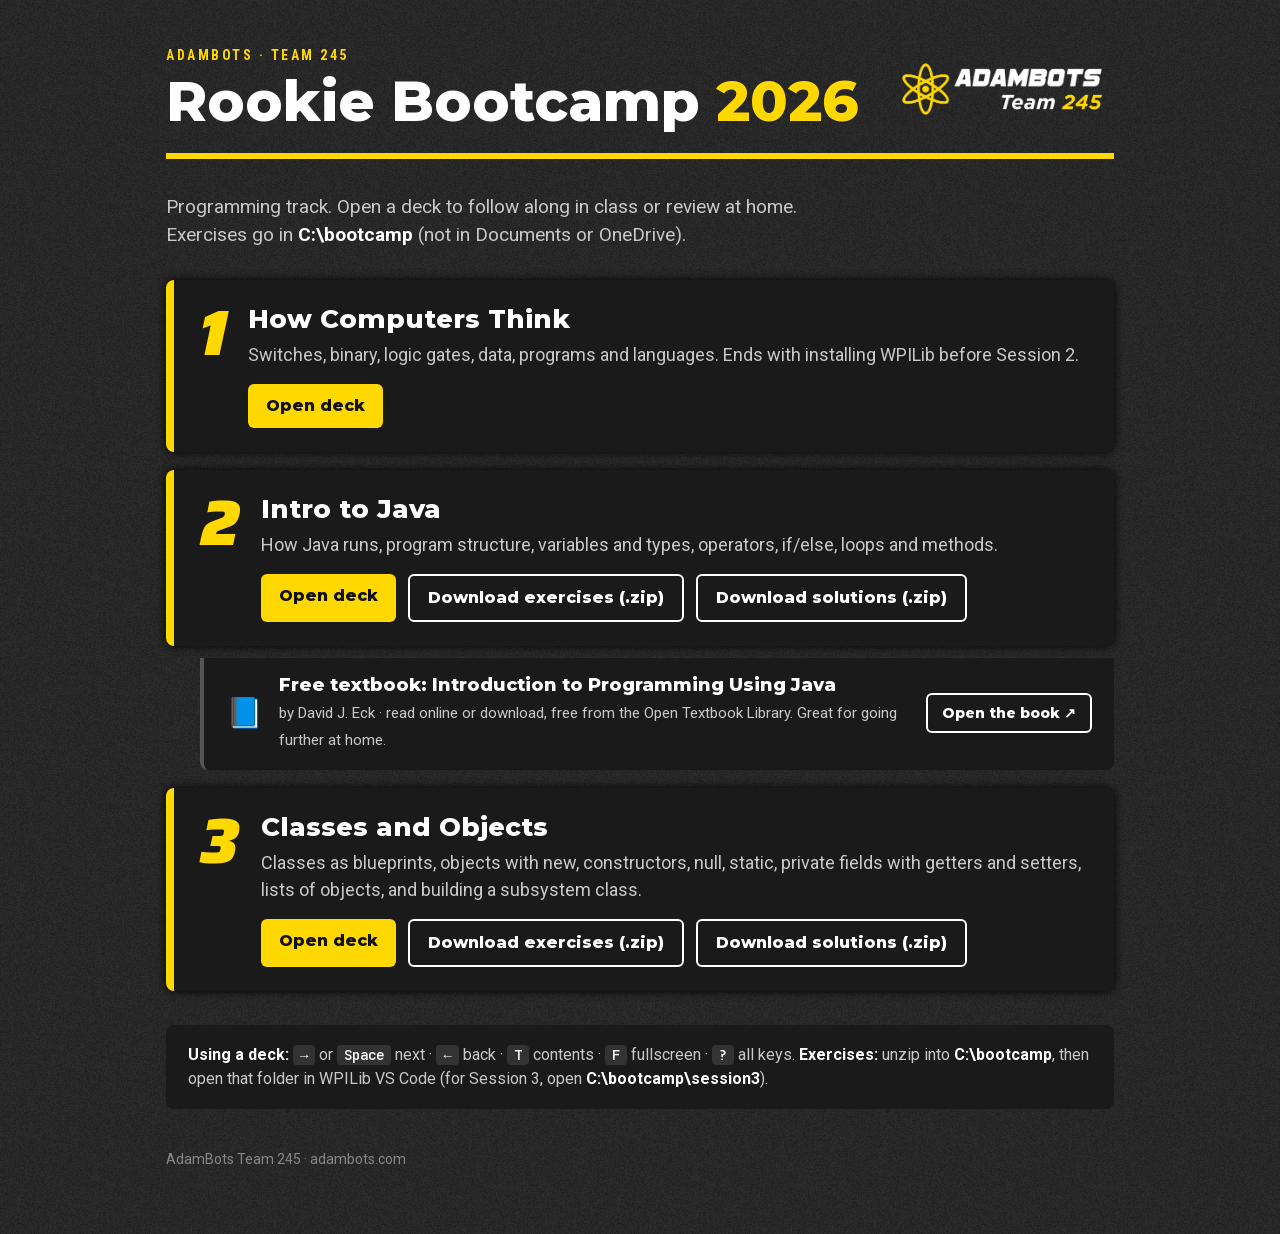
==== commit 336486bb: "Update index.html to add solutions" ====
--- a/2026/index.html
+++ b/2026/index.html
@@ -40,7 +40,7 @@
   <div class="card"><div class="num">1</div><h2>How Computers Think</h2><p>Switches, binary, logic gates, data, programs and languages. Ends with installing WPILib before Session 2.</p><div class="btns"><a class="btn" href="01-how-computers-think/">Open deck</a></div></div>
   <div class="card"><div class="num">2</div><h2>Intro to Java</h2><p>How Java runs, program structure, variables and types, operators, if/else, loops and methods.</p><div class="btns"><a class="btn" href="02-intro-to-java/">Open deck</a><a class="btn ghost" href="02-intro-to-java/session2-exercises.zip" download>Download exercises (.zip)</a><a class="btn ghost" href="02-intro-to-java/session2-solutions.zip" download>Download solutions (.zip)</a></div></div>
   <div class="book"><span class="ic">📘</span><div><b>Free textbook: Introduction to Programming Using Java</b><span>by David J. Eck · read online or download, free from the Open Textbook Library. Great for going further at home.</span></div><a class="btn ghost" href="https://open.umn.edu/opentextbooks/textbooks/introduction-to-programming-using-java-seventh-edition" target="_blank" rel="noopener">Open the book ↗</a></div>
-  <div class="card"><div class="num">3</div><h2>Classes and Objects</h2><p>Classes as blueprints, objects with new, constructors, null, static, private fields with getters and setters, lists of objects, and building a subsystem class.</p><div class="btns"><a class="btn" href="03-classes-and-objects/">Open deck</a><a class="btn ghost" href="03-classes-and-objects/session3-exercises.zip" download>Download exercises (.zip)</a></div></div>
+  <div class="card"><div class="num">3</div><h2>Classes and Objects</h2><p>Classes as blueprints, objects with new, constructors, null, static, private fields with getters and setters, lists of objects, and building a subsystem class.</p><div class="btns"><a class="btn" href="03-classes-and-objects/">Open deck</a><a class="btn ghost" href="03-classes-and-objects/session3-exercises.zip" download>Download exercises (.zip)</a><a class="btn ghost" href="03-classes-and-objects/session3-solutions.zip" download>Download solutions (.zip)</a></div></div>
 </div>
 <div class="tip"><b>Using a deck:</b> <kbd>→</kbd> or <kbd>Space</kbd> next · <kbd>←</kbd> back · <kbd>T</kbd> contents · <kbd>F</kbd> fullscreen · <kbd>?</kbd> all keys. <b>Exercises:</b> unzip into <b>C:\bootcamp</b>, then open that folder in WPILib VS Code (for Session 3, open <b>C:\bootcamp\session3</b>).</div>
 <footer>AdamBots Team 245 · adambots.com</footer>
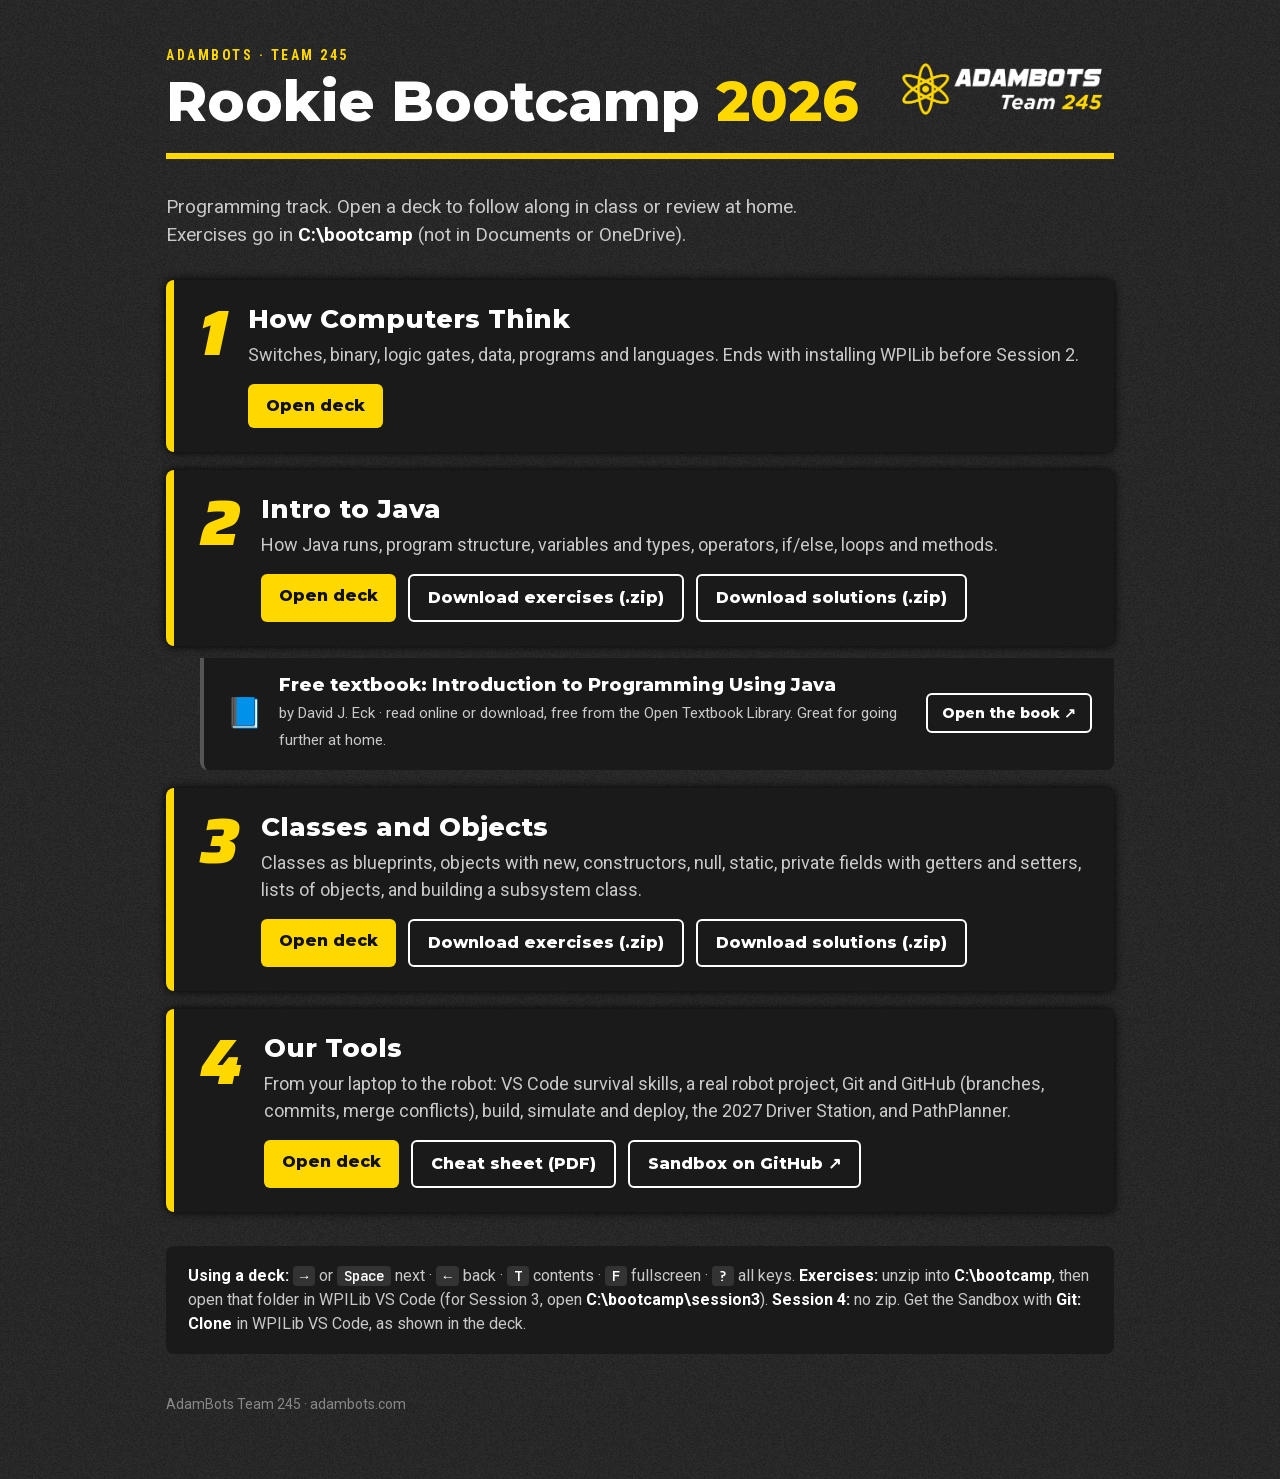
==== commit 90cf3da3: "Added Session 4" ====
--- a/2026/index.html
+++ b/2026/index.html
@@ -41,7 +41,8 @@
   <div class="card"><div class="num">2</div><h2>Intro to Java</h2><p>How Java runs, program structure, variables and types, operators, if/else, loops and methods.</p><div class="btns"><a class="btn" href="02-intro-to-java/">Open deck</a><a class="btn ghost" href="02-intro-to-java/session2-exercises.zip" download>Download exercises (.zip)</a><a class="btn ghost" href="02-intro-to-java/session2-solutions.zip" download>Download solutions (.zip)</a></div></div>
   <div class="book"><span class="ic">📘</span><div><b>Free textbook: Introduction to Programming Using Java</b><span>by David J. Eck · read online or download, free from the Open Textbook Library. Great for going further at home.</span></div><a class="btn ghost" href="https://open.umn.edu/opentextbooks/textbooks/introduction-to-programming-using-java-seventh-edition" target="_blank" rel="noopener">Open the book ↗</a></div>
   <div class="card"><div class="num">3</div><h2>Classes and Objects</h2><p>Classes as blueprints, objects with new, constructors, null, static, private fields with getters and setters, lists of objects, and building a subsystem class.</p><div class="btns"><a class="btn" href="03-classes-and-objects/">Open deck</a><a class="btn ghost" href="03-classes-and-objects/session3-exercises.zip" download>Download exercises (.zip)</a><a class="btn ghost" href="03-classes-and-objects/session3-solutions.zip" download>Download solutions (.zip)</a></div></div>
+  <div class="card"><div class="num">4</div><h2>Our Tools</h2><p>From your laptop to the robot: VS Code survival skills, a real robot project, Git and GitHub (branches, commits, merge conflicts), build, simulate and deploy, the 2027 Driver Station, and PathPlanner.</p><div class="btns"><a class="btn" href="04-our-tools/">Open deck</a><a class="btn ghost" href="04-our-tools/CheatSheet3.pdf" target="_blank" rel="noopener">Cheat sheet (PDF)</a><a class="btn ghost" href="https://github.com/Adambots-245/Sandbox" target="_blank" rel="noopener">Sandbox on GitHub ↗</a></div></div>
 </div>
-<div class="tip"><b>Using a deck:</b> <kbd>→</kbd> or <kbd>Space</kbd> next · <kbd>←</kbd> back · <kbd>T</kbd> contents · <kbd>F</kbd> fullscreen · <kbd>?</kbd> all keys. <b>Exercises:</b> unzip into <b>C:\bootcamp</b>, then open that folder in WPILib VS Code (for Session 3, open <b>C:\bootcamp\session3</b>).</div>
+<div class="tip"><b>Using a deck:</b> <kbd>→</kbd> or <kbd>Space</kbd> next · <kbd>←</kbd> back · <kbd>T</kbd> contents · <kbd>F</kbd> fullscreen · <kbd>?</kbd> all keys. <b>Exercises:</b> unzip into <b>C:\bootcamp</b>, then open that folder in WPILib VS Code (for Session 3, open <b>C:\bootcamp\session3</b>). <b>Session 4:</b> no zip. Get the Sandbox with <b>Git: Clone</b> in WPILib VS Code, as shown in the deck.</div>
 <footer>AdamBots Team 245 · adambots.com</footer>
 </div></body></html>
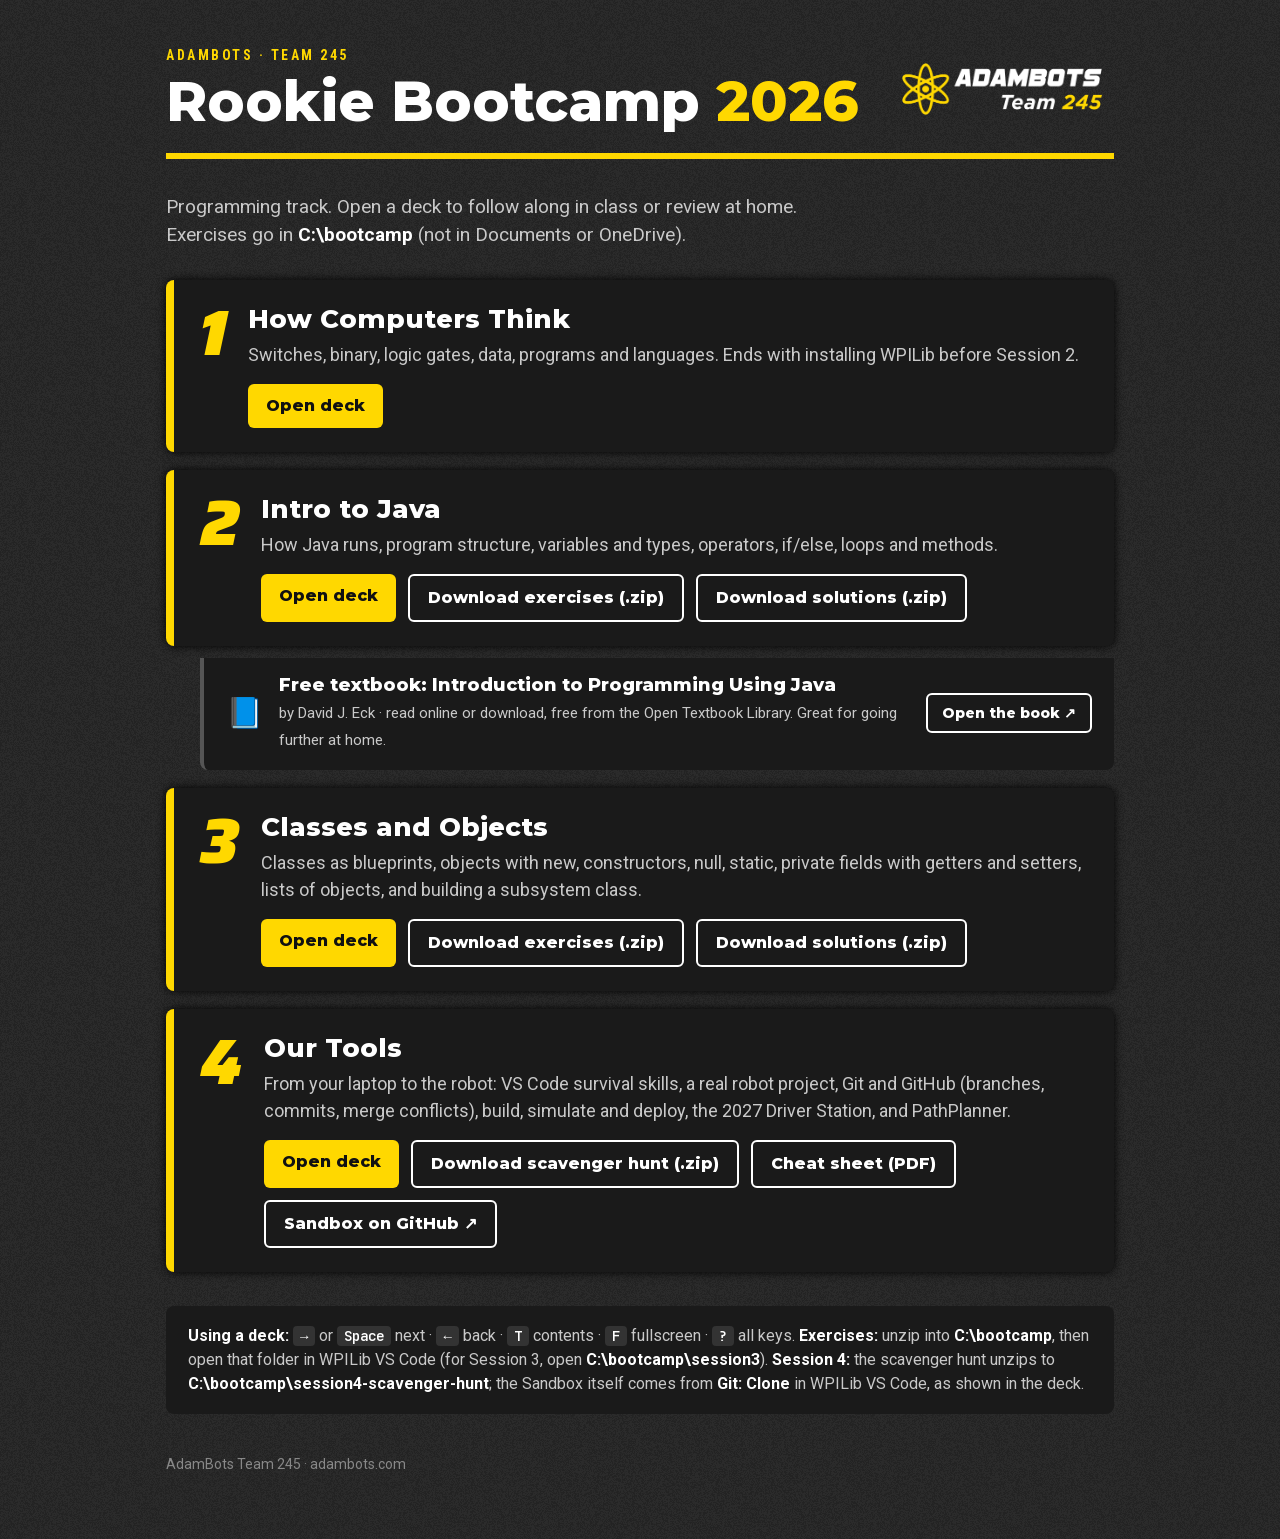
==== commit 26b1012c: "Session 4: scavenger hunt download and pair-up slide" ====
--- a/2026/index.html
+++ b/2026/index.html
@@ -41,8 +41,8 @@
   <div class="card"><div class="num">2</div><h2>Intro to Java</h2><p>How Java runs, program structure, variables and types, operators, if/else, loops and methods.</p><div class="btns"><a class="btn" href="02-intro-to-java/">Open deck</a><a class="btn ghost" href="02-intro-to-java/session2-exercises.zip" download>Download exercises (.zip)</a><a class="btn ghost" href="02-intro-to-java/session2-solutions.zip" download>Download solutions (.zip)</a></div></div>
   <div class="book"><span class="ic">📘</span><div><b>Free textbook: Introduction to Programming Using Java</b><span>by David J. Eck · read online or download, free from the Open Textbook Library. Great for going further at home.</span></div><a class="btn ghost" href="https://open.umn.edu/opentextbooks/textbooks/introduction-to-programming-using-java-seventh-edition" target="_blank" rel="noopener">Open the book ↗</a></div>
   <div class="card"><div class="num">3</div><h2>Classes and Objects</h2><p>Classes as blueprints, objects with new, constructors, null, static, private fields with getters and setters, lists of objects, and building a subsystem class.</p><div class="btns"><a class="btn" href="03-classes-and-objects/">Open deck</a><a class="btn ghost" href="03-classes-and-objects/session3-exercises.zip" download>Download exercises (.zip)</a><a class="btn ghost" href="03-classes-and-objects/session3-solutions.zip" download>Download solutions (.zip)</a></div></div>
-  <div class="card"><div class="num">4</div><h2>Our Tools</h2><p>From your laptop to the robot: VS Code survival skills, a real robot project, Git and GitHub (branches, commits, merge conflicts), build, simulate and deploy, the 2027 Driver Station, and PathPlanner.</p><div class="btns"><a class="btn" href="04-our-tools/">Open deck</a><a class="btn ghost" href="04-our-tools/CheatSheet3.pdf" target="_blank" rel="noopener">Cheat sheet (PDF)</a><a class="btn ghost" href="https://github.com/Adambots-245/Sandbox" target="_blank" rel="noopener">Sandbox on GitHub ↗</a></div></div>
+  <div class="card"><div class="num">4</div><h2>Our Tools</h2><p>From your laptop to the robot: VS Code survival skills, a real robot project, Git and GitHub (branches, commits, merge conflicts), build, simulate and deploy, the 2027 Driver Station, and PathPlanner.</p><div class="btns"><a class="btn" href="04-our-tools/">Open deck</a><a class="btn ghost" href="04-our-tools/session4-scavenger-hunt.zip" download>Download scavenger hunt (.zip)</a><a class="btn ghost" href="04-our-tools/CheatSheet3.pdf" target="_blank" rel="noopener">Cheat sheet (PDF)</a><a class="btn ghost" href="https://github.com/Adambots-245/Sandbox" target="_blank" rel="noopener">Sandbox on GitHub ↗</a></div></div>
 </div>
-<div class="tip"><b>Using a deck:</b> <kbd>→</kbd> or <kbd>Space</kbd> next · <kbd>←</kbd> back · <kbd>T</kbd> contents · <kbd>F</kbd> fullscreen · <kbd>?</kbd> all keys. <b>Exercises:</b> unzip into <b>C:\bootcamp</b>, then open that folder in WPILib VS Code (for Session 3, open <b>C:\bootcamp\session3</b>). <b>Session 4:</b> no zip. Get the Sandbox with <b>Git: Clone</b> in WPILib VS Code, as shown in the deck.</div>
+<div class="tip"><b>Using a deck:</b> <kbd>→</kbd> or <kbd>Space</kbd> next · <kbd>←</kbd> back · <kbd>T</kbd> contents · <kbd>F</kbd> fullscreen · <kbd>?</kbd> all keys. <b>Exercises:</b> unzip into <b>C:\bootcamp</b>, then open that folder in WPILib VS Code (for Session 3, open <b>C:\bootcamp\session3</b>). <b>Session 4:</b> the scavenger hunt unzips to <b>C:\bootcamp\session4-scavenger-hunt</b>; the Sandbox itself comes from <b>Git: Clone</b> in WPILib VS Code, as shown in the deck.</div>
 <footer>AdamBots Team 245 · adambots.com</footer>
 </div></body></html>
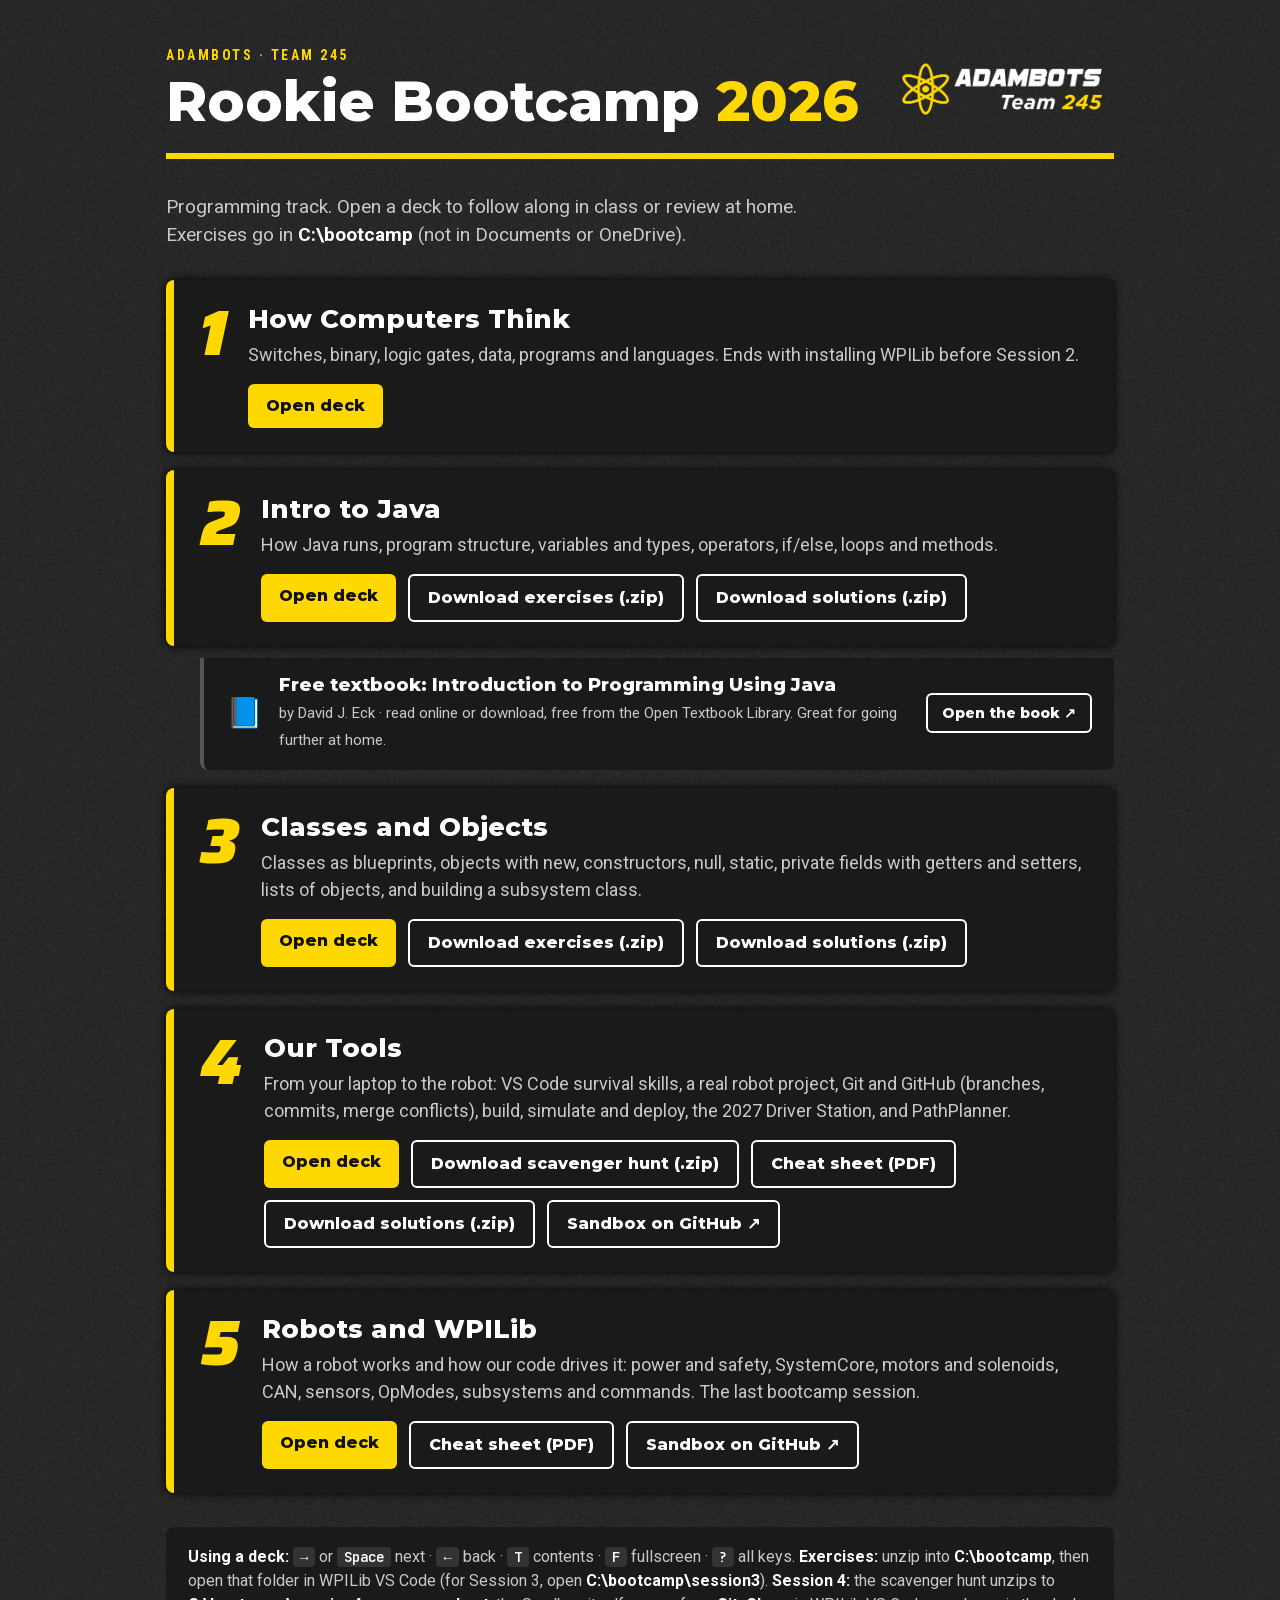
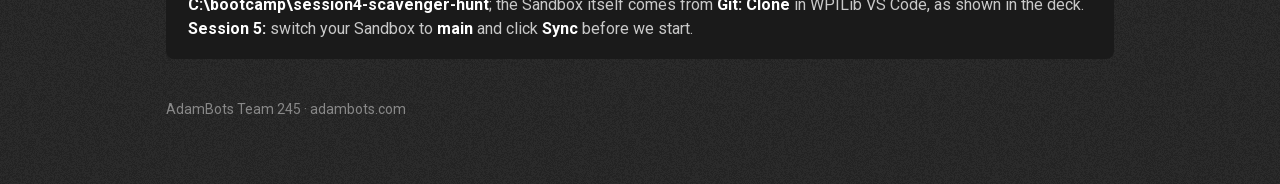
==== commit b7821a3d: "Added Session 5 and Session 4 solutions" ====
--- a/2026/index.html
+++ b/2026/index.html
@@ -41,8 +41,9 @@
   <div class="card"><div class="num">2</div><h2>Intro to Java</h2><p>How Java runs, program structure, variables and types, operators, if/else, loops and methods.</p><div class="btns"><a class="btn" href="02-intro-to-java/">Open deck</a><a class="btn ghost" href="02-intro-to-java/session2-exercises.zip" download>Download exercises (.zip)</a><a class="btn ghost" href="02-intro-to-java/session2-solutions.zip" download>Download solutions (.zip)</a></div></div>
   <div class="book"><span class="ic">📘</span><div><b>Free textbook: Introduction to Programming Using Java</b><span>by David J. Eck · read online or download, free from the Open Textbook Library. Great for going further at home.</span></div><a class="btn ghost" href="https://open.umn.edu/opentextbooks/textbooks/introduction-to-programming-using-java-seventh-edition" target="_blank" rel="noopener">Open the book ↗</a></div>
   <div class="card"><div class="num">3</div><h2>Classes and Objects</h2><p>Classes as blueprints, objects with new, constructors, null, static, private fields with getters and setters, lists of objects, and building a subsystem class.</p><div class="btns"><a class="btn" href="03-classes-and-objects/">Open deck</a><a class="btn ghost" href="03-classes-and-objects/session3-exercises.zip" download>Download exercises (.zip)</a><a class="btn ghost" href="03-classes-and-objects/session3-solutions.zip" download>Download solutions (.zip)</a></div></div>
-  <div class="card"><div class="num">4</div><h2>Our Tools</h2><p>From your laptop to the robot: VS Code survival skills, a real robot project, Git and GitHub (branches, commits, merge conflicts), build, simulate and deploy, the 2027 Driver Station, and PathPlanner.</p><div class="btns"><a class="btn" href="04-our-tools/">Open deck</a><a class="btn ghost" href="04-our-tools/session4-scavenger-hunt.zip" download>Download scavenger hunt (.zip)</a><a class="btn ghost" href="04-our-tools/CheatSheet3.pdf" target="_blank" rel="noopener">Cheat sheet (PDF)</a><a class="btn ghost" href="https://github.com/Adambots-245/Sandbox" target="_blank" rel="noopener">Sandbox on GitHub ↗</a></div></div>
+  <div class="card"><div class="num">4</div><h2>Our Tools</h2><p>From your laptop to the robot: VS Code survival skills, a real robot project, Git and GitHub (branches, commits, merge conflicts), build, simulate and deploy, the 2027 Driver Station, and PathPlanner.</p><div class="btns"><a class="btn" href="04-our-tools/">Open deck</a><a class="btn ghost" href="04-our-tools/session4-scavenger-hunt.zip" download>Download scavenger hunt (.zip)</a><a class="btn ghost" href="04-our-tools/CheatSheet3.pdf" target="_blank" rel="noopener">Cheat sheet (PDF)</a><a class="btn ghost" href="04-our-tools/session4-solutions.zip" download>Download solutions (.zip)</a><a class="btn ghost" href="https://github.com/Adambots-245/Sandbox" target="_blank" rel="noopener">Sandbox on GitHub ↗</a></div></div>
+  <div class="card"><div class="num">5</div><h2>Robots and WPILib</h2><p>How a robot works and how our code drives it: power and safety, SystemCore, motors and solenoids, CAN, sensors, OpModes, subsystems and commands. The last bootcamp session.</p><div class="btns"><a class="btn" href="05-robots-and-wpilib/">Open deck</a><a class="btn ghost" href="05-robots-and-wpilib/CheatSheet4.pdf" target="_blank" rel="noopener">Cheat sheet (PDF)</a><a class="btn ghost" href="https://github.com/Adambots-245/Sandbox" target="_blank" rel="noopener">Sandbox on GitHub ↗</a></div></div>
 </div>
-<div class="tip"><b>Using a deck:</b> <kbd>→</kbd> or <kbd>Space</kbd> next · <kbd>←</kbd> back · <kbd>T</kbd> contents · <kbd>F</kbd> fullscreen · <kbd>?</kbd> all keys. <b>Exercises:</b> unzip into <b>C:\bootcamp</b>, then open that folder in WPILib VS Code (for Session 3, open <b>C:\bootcamp\session3</b>). <b>Session 4:</b> the scavenger hunt unzips to <b>C:\bootcamp\session4-scavenger-hunt</b>; the Sandbox itself comes from <b>Git: Clone</b> in WPILib VS Code, as shown in the deck.</div>
+<div class="tip"><b>Using a deck:</b> <kbd>→</kbd> or <kbd>Space</kbd> next · <kbd>←</kbd> back · <kbd>T</kbd> contents · <kbd>F</kbd> fullscreen · <kbd>?</kbd> all keys. <b>Exercises:</b> unzip into <b>C:\bootcamp</b>, then open that folder in WPILib VS Code (for Session 3, open <b>C:\bootcamp\session3</b>). <b>Session 4:</b> the scavenger hunt unzips to <b>C:\bootcamp\session4-scavenger-hunt</b>; the Sandbox itself comes from <b>Git: Clone</b> in WPILib VS Code, as shown in the deck. <b>Session 5:</b> switch your Sandbox to <b>main</b> and click <b>Sync</b> before we start.</div>
 <footer>AdamBots Team 245 · adambots.com</footer>
 </div></body></html>
